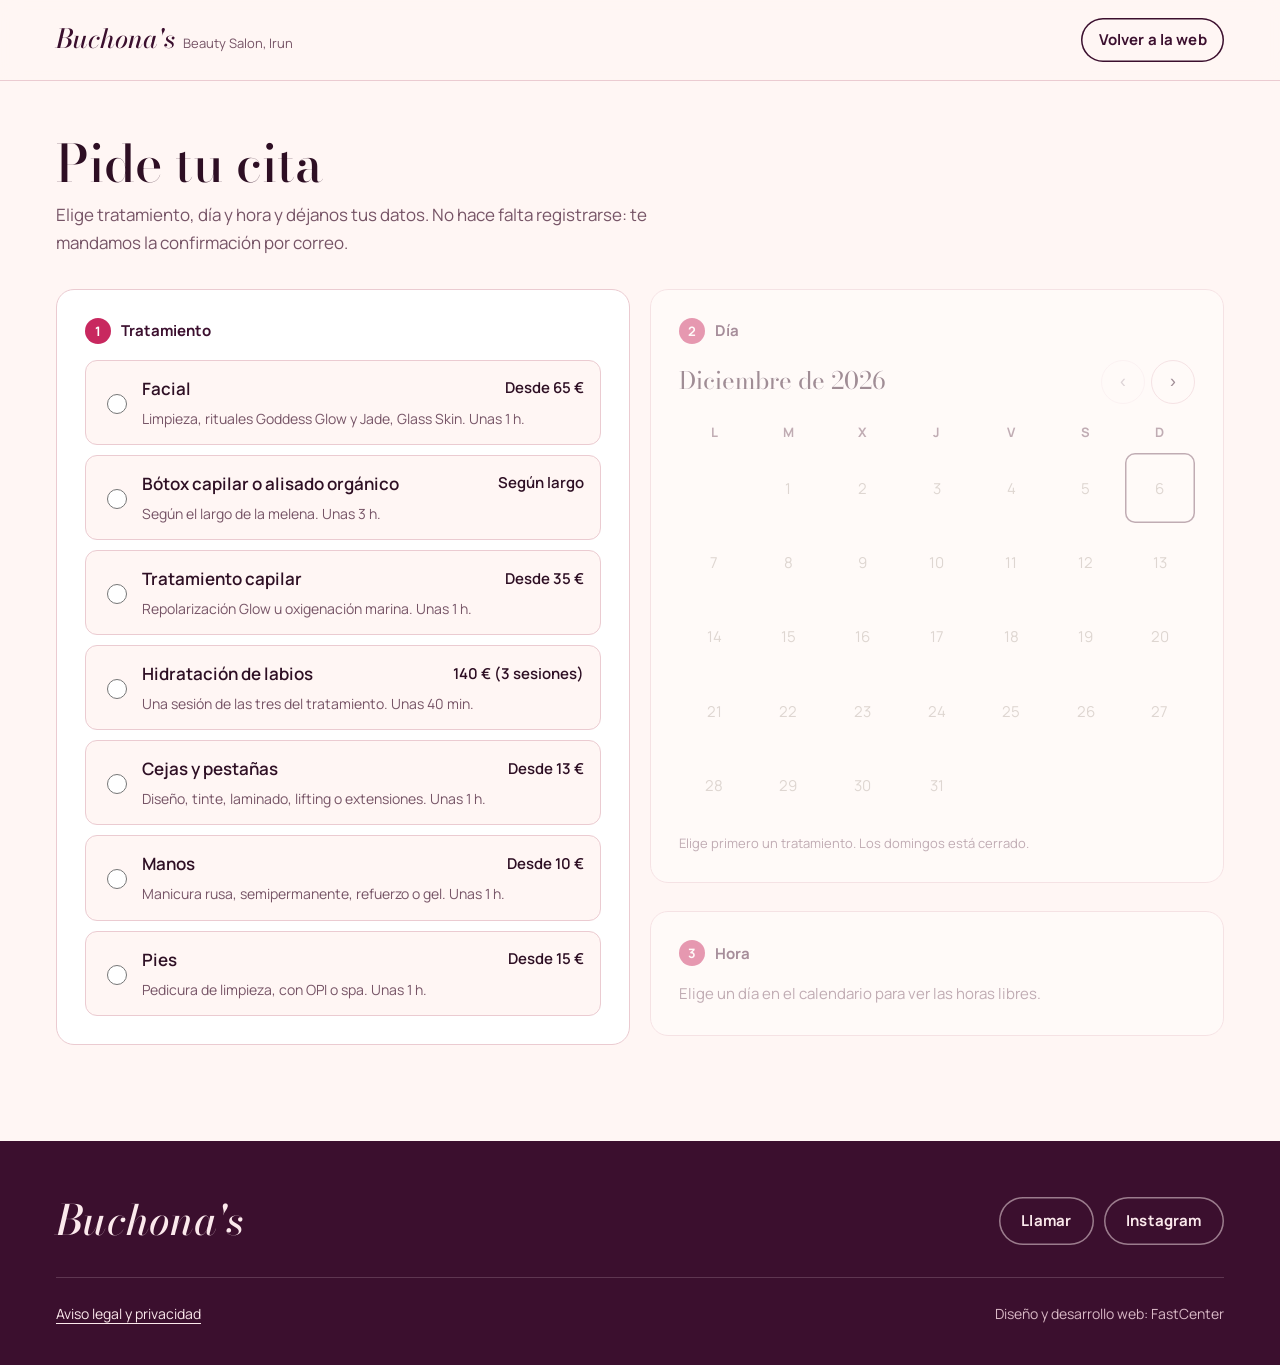
==== cita.html @ c6042588 "Add files via upload" ====
<!doctype html>
<html lang="es">
<head>
  <meta charset="utf-8">
  <meta name="viewport" content="width=device-width, initial-scale=1">
  <meta name="robots" content="noindex, nofollow">
  <title>Pide tu cita · Buchona's Beauty Salon, Irun</title>
  <meta name="theme-color" content="#3B0F2E">
  <link rel="icon" href="data:image/svg+xml,%3Csvg xmlns='http://www.w3.org/2000/svg' viewBox='0 0 64 64'%3E%3Crect width='64' height='64' rx='32' fill='%23C8285F'/%3E%3Ctext x='32' y='45' font-family='Didot,Georgia,serif' font-style='italic' font-size='38' text-anchor='middle' fill='%23FFF6F4'%3EB%3C/text%3E%3C/svg%3E">
  <link rel="preconnect" href="https://fonts.googleapis.com">
  <link rel="preconnect" href="https://fonts.gstatic.com" crossorigin>
  <link rel="stylesheet" href="https://fonts.googleapis.com/css2?family=Bodoni+Moda:ital,opsz,wght@0,6..96,400..600;1,6..96,400..600&family=Manrope:wght@400;600;700&display=swap">
  <link rel="stylesheet" href="estilo.css?v=2">
  <link rel="stylesheet" href="citas.css?v=1">
  <script src="citas.js?v=1" defer></script>
</head>
<body data-modo="publico">
  <a class="saltar" href="#app">Ir al contenido</a>
  <header class="barra">
    <div class="envoltura barra__dentro">
      <a class="logo" href="index.html" aria-label="Buchona's Beauty Salon, volver al inicio">
        <span class="logo__nombre">Buchona's</span>
        <span class="logo__lugar">Beauty Salon, Irun</span>
      </a>
      <a class="btn btn--linea volver" href="index.html">Volver a la web</a>
    </div>
  </header>

  <main id="principal">
    <section class="bloque rv-seccion" aria-live="polite">
      <div class="envoltura" id="app" tabindex="-1">
        <noscript><p>Para usar esta página necesitas activar JavaScript. También puedes llamarnos al <a href="tel:+34943906915">943 90 69 15</a>.</p></noscript>
      </div>
    </section>
  </main>

  <div class="rv-aviso" role="status" aria-live="polite" data-aviso hidden></div>
  <dialog class="rv-dialogo" data-dialogo aria-labelledby="dialogo-titulo"><div data-dialogo-cuerpo></div></dialog>

  <footer class="pie">
    <div class="envoltura">
      <div class="pie__arriba">
        <p class="pie__marca">Buchona's</p>
        <div class="pie__acciones">
          <a class="btn btn--claro" href="tel:+34943906915">Llamar</a>
          <a class="btn btn--claro" href="https://www.instagram.com/buchonasbs/" rel="noopener">Instagram</a>
        </div>
      </div>
      <div class="pie__abajo">
        <p><a href="legal.html">Aviso legal y privacidad</a></p>
        <p>Diseño y desarrollo web: FastCenter</p>
      </div>
    </div>
  </footer>
</body>
</html>
---- estilo.css ----
/* Buchona's Beauty Salon · diseño de FastCenter
   Paleta: nácar, rubor, ciruela, gloss y champán */
:root {
  --nacar: #FFF6F4;
  --rubor: #F8DDE0;
  --rubor-claro: #FCEDEE;
  --ciruela: #3B0F2E;
  --ciruela-media: #5A2347;
  --gloss: #C8285F;
  --gloss-oscuro: #A31E4D;
  --champan: #B08A4E;
  --texto: #2E0F24;
  --texto-suave: #765466;
  --sobre-oscuro: #FBE9EC;
  --sobre-oscuro-suave: #D9B9C6;
  --linea: #EBCBD1;

  --display: "Bodoni Moda", "Didot", "Bodoni 72", Georgia, serif;
  --base: "Manrope", system-ui, -apple-system, "Segoe UI", sans-serif;

  --hueco: 20px;
  --ancho: 1180px;
  --barra: 68px;
  --bloque: 72px;
  --curva: 18px;
}
@media (min-width: 760px) { :root { --hueco: 36px; --bloque: 104px; --barra: 80px; } }
@media (min-width: 1140px) { :root { --hueco: 56px; --bloque: 128px; } }

*, *::before, *::after { box-sizing: border-box; }
html { -webkit-text-size-adjust: 100%; scroll-padding-top: calc(var(--barra) + 16px); }
@media (prefers-reduced-motion: no-preference) { html { scroll-behavior: smooth; } }
body { margin: 0; background: var(--nacar); color: var(--texto); font: 400 1.0625rem/1.65 var(--base); }
img { display: block; max-width: 100%; height: auto; }
[hidden] { display: none !important; }
h1, h2, h3 { margin: 0; font-family: var(--display); font-weight: 500; line-height: 1.04; text-wrap: balance; }
p { margin: 0; }
a { color: inherit; }
:focus-visible { outline: 3px solid var(--gloss); outline-offset: 3px; border-radius: 6px; }

.envoltura { width: min(100% - 2 * var(--hueco), var(--ancho)); margin-inline: auto; }
.oculto { position: absolute; width: 1px; height: 1px; overflow: hidden; clip-path: inset(50%); white-space: nowrap; }
.saltar { position: absolute; left: 8px; top: -100px; z-index: 100; padding: 12px 16px; background: var(--ciruela); color: var(--sobre-oscuro); border-radius: 8px; }
.saltar:focus { top: 8px; }

/* Botones */
.btn {
  display: inline-flex; align-items: center; justify-content: center; gap: 0.55em;
  min-height: 48px; padding: 0.8em 1.5em; border: 0; border-radius: 999px;
  background: var(--gloss); color: #fff; font: 700 0.9375rem/1.2 var(--base); letter-spacing: 0.01em;
  text-decoration: none; cursor: pointer; transition: background-color 0.2s, color 0.2s, border-color 0.2s;
}
.btn:hover { background: var(--gloss-oscuro); }
.btn--lg { min-height: 56px; padding-inline: 1.8em; font-size: 1rem; }
.btn--linea { background: transparent; color: var(--ciruela); box-shadow: inset 0 0 0 1.5px var(--ciruela); }
.btn--linea:hover { background: var(--ciruela); color: var(--sobre-oscuro); }
.btn--claro { background: transparent; color: var(--sobre-oscuro); box-shadow: inset 0 0 0 1.5px rgba(251, 233, 236, 0.5); }
.btn--claro:hover { background: var(--sobre-oscuro); color: var(--ciruela); }
.btn--peligro { background: transparent; color: #9C1F33; box-shadow: inset 0 0 0 1.5px #D99AA5; }
.btn--peligro:hover { background: #9C1F33; color: #fff; box-shadow: none; }
.btn[disabled] { opacity: 0.45; cursor: not-allowed; }
.icono { width: 1.1em; height: 1.1em; flex: none; fill: currentColor; }

/* Barra superior */
.barra { position: sticky; top: 0; z-index: 50; background: rgba(255, 246, 244, 0.92); backdrop-filter: blur(10px); -webkit-backdrop-filter: blur(10px); border-bottom: 1px solid var(--linea); }
.barra__dentro { position: relative; display: flex; align-items: center; gap: 10px; height: var(--barra); }
.logo { display: flex; align-items: baseline; gap: 8px; margin-right: auto; text-decoration: none; color: var(--ciruela); }
.logo__nombre { font: italic 500 1.65rem/1 var(--display); }
.logo__lugar { display: none; font-size: 0.8125rem; color: var(--texto-suave); }
@media (min-width: 560px) { .logo__lugar { display: inline; } }
.menu-principal { display: none; }
.menu-principal a { padding: 10px 12px; font-weight: 600; font-size: 0.9375rem; text-decoration: none; border-radius: 999px; }
.menu-principal a:hover { background: var(--rubor); }
.barra .btn { min-height: 44px; padding: 0.6em 1.15em; flex: none; }
.abrir-menu {
  display: grid; place-items: center; width: 44px; height: 44px; flex: none; padding: 0;
  border: 0; border-radius: 50%; background: var(--rubor); color: var(--ciruela); cursor: pointer;
}
.abrir-menu svg { width: 22px; height: 22px; stroke: currentColor; stroke-width: 2; stroke-linecap: round; fill: none; }
.abrir-menu .cerrar, .abrir-menu[aria-expanded="true"] .abrir { display: none; }
.abrir-menu[aria-expanded="true"] .cerrar { display: block; }
.menu-movil {
  position: absolute; top: calc(100% + 6px); right: 0; display: grid; min-width: 230px; padding: 8px;
  background: #fff; border: 1px solid var(--linea); border-radius: var(--curva); box-shadow: 0 18px 40px rgba(59, 15, 46, 0.16);
}
.menu-movil a { padding: 12px 16px; border-radius: 10px; font-weight: 600; text-decoration: none; }
.menu-movil a:hover { background: var(--rubor-claro); }
@media (min-width: 980px) {
  .menu-principal { display: flex; gap: 2px; margin-right: 10px; }
  .abrir-menu, .menu-movil { display: none !important; }
}

/* Portada */
.portada { padding: 28px 0 var(--bloque); overflow: hidden; }
.portada__lugar { text-align: center; color: var(--gloss); font-weight: 700; font-size: 0.9375rem; }
.portada__marca {
  position: relative; z-index: 2; margin: 6px 0 0; text-align: center; color: var(--ciruela);
  font: italic 500 clamp(4.4rem, 19vw, 15.5rem)/0.82 var(--display); letter-spacing: -0.035em;
}
.portada__rejilla { display: grid; gap: 28px; justify-items: center; margin-top: -0.4rem; }
.portada__arco {
  position: relative; z-index: 1; width: min(78vw, 400px); margin: -2.6rem 0 0; aspect-ratio: 4 / 5;
  border-radius: 999px 999px var(--curva) var(--curva); overflow: hidden; background: var(--rubor);
  box-shadow: 0 0 0 10px var(--nacar), 0 0 0 11px var(--champan);
  order: -1;
}
.portada__arco img { width: 100%; height: 100%; object-fit: cover; }
.portada__texto { max-width: 30ch; text-align: center; font: 400 1.35rem/1.4 var(--display); color: var(--ciruela); }
.portada__reserva { display: grid; gap: 12px; justify-items: center; text-align: center; }
.portada__reserva p { font-size: 0.9375rem; color: var(--texto-suave); }
.portada__reserva a:not(.btn) { font-weight: 700; color: var(--ciruela); text-underline-offset: 4px; }
@media (min-width: 900px) {
  .portada__rejilla { grid-template-columns: 1fr auto 1fr; align-items: end; justify-items: stretch; gap: 48px; margin-top: -1.4rem; }
  .portada__arco { width: min(32vw, 420px); margin-top: -4.5rem; order: 0; }
  .portada__texto { text-align: left; justify-self: start; padding-bottom: 12px; }
  .portada__reserva { justify-items: end; text-align: right; padding-bottom: 12px; }
}
@media (prefers-reduced-motion: no-preference) {
  .portada__marca { animation: aparecer 1.1s cubic-bezier(.2, .7, .2, 1) both; }
  .portada__arco { animation: subir 1.1s 0.15s cubic-bezier(.2, .7, .2, 1) both; }
  @keyframes aparecer { from { opacity: 0; letter-spacing: 0.02em; } to { opacity: 1; letter-spacing: -0.035em; } }
  @keyframes subir { from { opacity: 0; transform: translateY(40px); } to { opacity: 1; transform: none; } }
}

/* Bloques genéricos */
.bloque { padding-block: var(--bloque); }
.bloque--rubor { background: var(--rubor-claro); }
.bloque--ciruela { background: var(--ciruela); color: var(--sobre-oscuro); }
.bloque--ciruela :focus-visible { outline-color: var(--rubor); }
.titulo { font-size: clamp(2.4rem, 3.6vw + 1.2rem, 4.2rem); color: var(--ciruela); letter-spacing: -0.015em; }
.bloque--ciruela .titulo { color: var(--sobre-oscuro); }
.entradilla { max-width: 38em; margin-top: 16px; color: var(--texto-suave); font-size: 1.125rem; }
.bloque--ciruela .entradilla { color: var(--sobre-oscuro-suave); }

/* Carta de servicios */
.carta { display: grid; gap: 40px; margin-top: 48px; }
@media (min-width: 900px) { .carta { grid-template-columns: 1fr 1fr; column-gap: 72px; row-gap: 44px; } }
.carta__grupo { padding-top: 22px; border-top: 1.5px solid var(--champan); }
.carta__cabeza { display: flex; align-items: baseline; gap: 12px; }
.carta__cabeza h3 { font-size: 2rem; color: var(--ciruela); }
.carta__puntos { flex: 1; min-width: 20px; border-bottom: 2px dotted var(--linea); transform: translateY(-6px); }
.carta__precio { font-weight: 700; color: var(--gloss); white-space: nowrap; }
.carta__lista { margin: 12px 0 0; padding: 0; list-style: none; color: var(--texto-suave); }
.carta__lista li { padding: 3px 0; }
.carta__lista li::before { content: "✦"; margin-right: 10px; font-size: 0.7em; color: var(--champan); vertical-align: 2px; }
.carta__pie { display: flex; flex-wrap: wrap; align-items: center; justify-content: space-between; gap: 20px; margin-top: 52px; padding: 24px 28px; border-radius: var(--curva); background: var(--rubor); }
.carta__pie p { max-width: 34em; color: var(--ciruela-media); }

/* Antes y después */
.cambios { display: grid; gap: 56px; margin-top: 52px; }
@media (min-width: 900px) { .cambios { grid-template-columns: 1fr 1fr; gap: 56px; align-items: end; } }
.cambio__texto h3 { font-size: 2rem; color: var(--ciruela); }
.cambio__texto p { margin-top: 10px; color: var(--texto-suave); max-width: 32em; }
.comparar {
  --corte: 50%;
  position: relative; margin-top: 22px; aspect-ratio: 4 / 5; overflow: hidden;
  border-radius: 220px 220px var(--curva) var(--curva); background: var(--rubor); user-select: none;
}
.comparar img { position: absolute; inset: 0; width: 100%; height: 100%; object-fit: cover; }
.comparar__despues { clip-path: inset(0 0 0 var(--corte)); }
.comparar__linea { position: absolute; top: 0; bottom: 0; left: var(--corte); width: 2px; margin-left: -1px; background: #fff; pointer-events: none; }
.comparar__linea::after {
  content: "‹ ›"; position: absolute; top: 50%; left: 50%; display: grid; place-items: center;
  width: 46px; height: 46px; transform: translate(-50%, -50%); border-radius: 50%;
  background: #fff; color: var(--ciruela); font: 700 1rem/1 var(--base); box-shadow: 0 6px 18px rgba(59, 15, 46, 0.25);
}
.comparar input { position: absolute; inset: 0; width: 100%; height: 100%; margin: 0; opacity: 0; cursor: ew-resize; }
.comparar input:focus-visible + .comparar__linea::after { outline: 3px solid var(--gloss); outline-offset: 3px; }
.comparar__etiqueta {
  position: absolute; bottom: 14px; padding: 5px 12px; border-radius: 999px; pointer-events: none;
  background: rgba(59, 15, 46, 0.72); color: #fff; font-size: 0.8125rem; font-weight: 700;
}
.comparar__etiqueta--antes { left: 14px; }
.comparar__etiqueta--despues { right: 14px; }

/* Trabajos */
.trabajos__cabeza { display: flex; flex-wrap: wrap; align-items: end; justify-content: space-between; gap: 20px; }
.trabajos { display: grid; grid-template-columns: repeat(2, minmax(0, 1fr)); gap: 12px; margin: 44px 0 0; padding: 0; list-style: none; }
@media (min-width: 760px) { .trabajos { grid-template-columns: repeat(3, minmax(0, 1fr)); gap: 18px; } .trabajos li { aspect-ratio: 1; } }
.trabajos li { overflow: hidden; border-radius: var(--curva); aspect-ratio: 4 / 5; background: var(--ciruela-media); }
.trabajos li:nth-child(3n + 2) { border-radius: 999px 999px var(--curva) var(--curva); }
.trabajos img { width: 100%; height: 100%; object-fit: cover; }

/* Hermanas */
.hermanas { display: grid; gap: 40px; align-items: center; }
@media (min-width: 900px) { .hermanas { grid-template-columns: 0.85fr 1.15fr; gap: 80px; } }
.hermanas__foto { margin: 0; aspect-ratio: 4 / 5; border-radius: 999px 999px var(--curva) var(--curva); overflow: hidden; box-shadow: 0 0 0 10px var(--rubor-claro), 0 0 0 11px var(--champan); }
.hermanas__foto img { width: 100%; height: 100%; object-fit: cover; }
.hermanas__texto > p { margin-top: 18px; color: var(--texto-suave); max-width: 34em; }
.fichas { display: grid; gap: 14px; margin-top: 28px; }
@media (min-width: 600px) { .fichas { grid-template-columns: 1fr 1fr; } }
.ficha { padding: 20px 22px; border-radius: var(--curva); background: #fff; border: 1px solid var(--linea); }
.ficha h3 { font-size: 1.6rem; color: var(--ciruela); }
.ficha p { margin-top: 6px; font-size: 0.9375rem; color: var(--texto-suave); }

/* Opiniones */
.opiniones { display: grid; gap: 22px; margin: 48px 0 0; padding: 0; list-style: none; }
@media (min-width: 760px) { .opiniones { grid-template-columns: 1fr 1fr; gap: 28px; } }
.opinion { position: relative; margin: 0; padding: 30px 28px 26px; border-radius: var(--curva); background: var(--ciruela-media); }
.opinion::before { content: "“"; position: absolute; top: -10px; left: 22px; font: italic 500 5rem/1 var(--display); color: var(--gloss); }
.opinion blockquote { margin: 0; font: 400 1.2rem/1.5 var(--display); }
.opinion figcaption { margin-top: 14px; font-size: 0.9375rem; font-weight: 700; color: var(--sobre-oscuro-suave); }

/* Visita */
.visita { display: grid; gap: 44px; }
@media (min-width: 1000px) { .visita { grid-template-columns: 1fr 1fr; gap: 72px; } }
.visita__datos { display: grid; gap: 26px; margin-top: 32px; }
@media (min-width: 640px) { .visita__datos { grid-template-columns: 1fr 1fr; } }
.dato h3 { margin-bottom: 8px; font: 700 1rem/1.3 var(--base); color: var(--gloss); }
.dato address { font-style: normal; }
.dato a { font-weight: 700; text-underline-offset: 4px; }
.horas { border-collapse: collapse; }
.horas th, .horas td { padding: 3px 0; text-align: left; vertical-align: top; }
.horas th { padding-right: 18px; font-weight: 600; }
.visita__mapa { min-height: 340px; border-radius: var(--curva); overflow: hidden; background: var(--rubor); }
.visita__mapa iframe { display: block; width: 100%; height: 100%; min-height: 340px; border: 0; }
.visita .btn { margin-top: 34px; }

/* Pie */
.pie { padding: 56px 0 40px; background: var(--ciruela); color: var(--sobre-oscuro); }
.pie :focus-visible { outline-color: var(--rubor); }
.pie__arriba { display: grid; gap: 26px; padding-bottom: 32px; border-bottom: 1px solid rgba(251, 233, 236, 0.18); }
@media (min-width: 760px) { .pie__arriba { grid-template-columns: 1fr auto; align-items: center; } }
.pie__marca { font: italic 500 2.6rem/1 var(--display); }
.pie__acciones { display: flex; flex-wrap: wrap; gap: 10px; }
.pie__abajo { display: flex; flex-wrap: wrap; justify-content: space-between; gap: 12px; margin-top: 24px; font-size: 0.875rem; color: var(--sobre-oscuro-suave); }
.pie__abajo a { color: var(--sobre-oscuro); text-underline-offset: 4px; }

/* Página legal */
.legal { max-width: 42rem; min-height: 50vh; }
.legal p { margin-top: 16px; color: var(--texto-suave); }

@media (prefers-reduced-motion: reduce) {
  *, *::before, *::after { animation: none !important; transition-duration: 0s !important; }
}
---- citas.css ----
/* Citas de Buchona's Beauty Salon: página pública y panel del salón (usa estilo.css) */

.rv-seccion { padding-block: 40px 72px; min-height: 70vh; }
[data-paso-hora] { scroll-margin-top: calc(var(--barra) + 16px); }
@media (min-width: 760px) { .rv-seccion { padding-block: 56px 96px; } }
#app:focus { outline: none; }

.barra .volver { min-height: 44px; padding: 0.6em 1.15em; }
.rv-cuenta { display: flex; align-items: center; gap: 12px; }
.rv-cuenta__nombre { display: none; font-weight: 600; font-size: 0.9375rem; }
@media (min-width: 760px) { .rv-cuenta__nombre { display: inline; } }
.rv-boton-peq, .barra .rv-boton-peq { min-height: 40px; padding: 0.5em 1em; font-size: 0.875rem; }
.rv-con-sesion .volver { display: none; }
@media (min-width: 760px) { .rv-con-sesion .volver { display: inline-flex; } }


.rv-titulo { font-size: clamp(2rem, 2.4vw + 1.3rem, 3.25rem); margin-bottom: 10px; }
.rv-entrada { color: var(--texto-suave); max-width: 38em; }

/* Pestañas */
.rv-pestanas {
  display: flex; gap: 6px; margin: 28px 0 24px; padding: 5px;
  width: fit-content; max-width: 100%; overflow-x: auto;
  background: var(--rubor-claro); border-radius: 999px;
}
.rv-pestanas button {
  flex: none; min-height: 42px; padding: 0 18px; border: 0; border-radius: 999px;
  background: transparent; color: var(--texto); font: 600 0.9375rem/1 var(--base); cursor: pointer;
}
.rv-pestanas button[aria-selected="true"] { background: var(--ciruela); color: var(--sobre-oscuro); }
.rv-contador {
  display: inline-grid; place-items: center; min-width: 22px; height: 22px; margin-left: 6px; padding: 0 6px;
  border-radius: 999px; background: var(--gloss); color: #fff; font-size: 0.75rem;
}

/* Tarjetas */
.rv-tarjeta {
  padding: 22px; border: 1px solid var(--linea); border-radius: var(--curva); background: #fff;
}
@media (min-width: 760px) { .rv-tarjeta { padding: 28px; } }
.rv-paso {
  display: flex; align-items: center; gap: 10px; margin-bottom: 16px;
  font: 700 0.9375rem/1.4 var(--base); color: var(--ciruela);
}
.rv-paso span {
  display: inline-grid; place-items: center; width: 26px; height: 26px; border-radius: 50%;
  background: var(--gloss); color: #fff; font-size: 0.8125rem;
}
.rv-bloqueado { opacity: 0.45; pointer-events: none; }

/* Acceso */
.rv-acceso { display: grid; gap: 24px; margin-top: 32px; }
@media (min-width: 900px) { .rv-acceso { grid-template-columns: 1.1fr 0.9fr; align-items: start; } }
.rv-formulario { display: grid; gap: 16px; }
.rv-campo { display: grid; gap: 6px; }
.rv-campo label { font-weight: 600; font-size: 0.9375rem; }
.rv-campo input, .rv-campo select, .rv-campo textarea {
  width: 100%; min-height: 48px; padding: 10px 14px; border: 1.5px solid var(--linea); border-radius: 10px;
  background: var(--nacar); color: var(--texto); font: 400 1rem/1.4 var(--base);
}
.rv-campo textarea { min-height: 88px; resize: vertical; }
.rv-campo input:focus, .rv-campo select:focus, .rv-campo textarea:focus { border-color: var(--gloss); outline: none; box-shadow: 0 0 0 3px rgba(200, 40, 95, 0.18); }
.rv-check { display: flex; gap: 10px; align-items: flex-start; font-size: 0.9375rem; color: var(--texto-suave); }
.rv-check input { width: 20px; height: 20px; margin-top: 2px; accent-color: var(--gloss); flex: none; }
.rv-error { padding: 10px 14px; border-radius: 10px; background: #F8E3DF; color: #7A231C; font-size: 0.9375rem; }
.rv-demo { background: var(--ciruela); color: var(--sobre-oscuro); border-color: var(--ciruela); }
.rv-demo .rv-paso { color: var(--rubor); }
.rv-demo p { color: var(--sobre-oscuro-suave); margin-bottom: 18px; }
.rv-demo .btn { width: 100%; margin-top: 10px; }
.rv-demo :focus-visible { outline-color: var(--rubor); }

/* Reserva: rejilla */
.rv-reserva { display: grid; gap: 20px; }
@media (min-width: 1000px) {
  .rv-reserva { grid-template-columns: 1fr 1fr; align-items: start; }
  .rv-reserva > .rv-tarjeta:first-child { grid-row: span 2; }
}

/* Servicios */
.rv-servicios { display: grid; gap: 10px; }
.rv-servicio {
  display: grid; grid-template-columns: auto 1fr auto; gap: 4px 12px; align-items: center;
  padding: 14px 16px; border: 1.5px solid var(--linea); border-radius: 12px; cursor: pointer; background: var(--nacar);
}
.rv-servicio:hover { border-color: var(--texto-suave); }
.rv-servicio input { width: 20px; height: 20px; accent-color: var(--gloss); grid-row: span 2; }
.rv-servicio strong { font-weight: 600; }
.rv-servicio small { grid-column: 2 / -1; color: var(--texto-suave); font-size: 0.875rem; }
.rv-servicio .rv-precio { font-weight: 600; white-space: nowrap; font-size: 0.9375rem; }
.rv-servicio:has(input:checked) { border-color: var(--gloss); background: var(--rubor-claro); }

/* Calendario */
.rv-cal__cabeza { display: flex; align-items: center; justify-content: space-between; margin-bottom: 12px; }
.rv-cal__mes { font: 400 1.5rem/1.1 var(--display); }
.rv-cal__nav { display: flex; gap: 6px; }
.rv-cal__nav button {
  display: grid; place-items: center; width: 44px; height: 44px; border: 1.5px solid var(--linea); border-radius: 50%;
  background: transparent; color: var(--texto); cursor: pointer; font-size: 1.1rem;
}
.rv-cal__nav button:hover:not([disabled]) { border-color: var(--ciruela); }
.rv-cal__nav button[disabled] { opacity: 0.35; cursor: default; }
.rv-cal__rejilla { display: grid; grid-template-columns: repeat(7, minmax(0, 1fr)); gap: 4px; }
.rv-cal__dia-semana { padding: 6px 0; text-align: center; font-size: 0.8125rem; font-weight: 700; color: var(--texto-suave); }
.rv-cal__dia {
  position: relative; display: grid; place-items: center; aspect-ratio: 1; min-height: 40px;
  border: 0; border-radius: 10px; background: var(--rubor); color: var(--ciruela);
  font: 600 0.9375rem/1 var(--base); cursor: pointer;
}
.rv-cal__dia:hover:not([disabled]) { background: #F2C9D0; }
.rv-cal__dia[disabled] { background: transparent; color: #B8B1A7; cursor: default; font-weight: 400; }
.rv-cal__dia--cerrado:not([aria-pressed="true"]) { background: transparent; color: #B8B1A7; font-weight: 400; }
.rv-cal__dia--hoy { box-shadow: inset 0 0 0 1.5px var(--texto-suave); }
.rv-cal__dia[aria-pressed="true"], .rv-cal__dia[aria-pressed="true"]:hover { background: var(--ciruela); color: var(--sobre-oscuro); }
.rv-cal__punto {
  position: absolute; top: 3px; right: 3px;
  min-width: 17px; padding: 1px 4px; text-align: center; border-radius: 999px; background: var(--gloss); color: #fff;
  font-size: 0.625rem; line-height: 1.4;
}
.rv-cal__dia[aria-pressed="true"] .rv-cal__punto { background: var(--rubor); color: var(--ciruela); }
.rv-cal__leyenda { margin-top: 12px; font-size: 0.8125rem; color: var(--texto-suave); }

/* Horas */
.rv-horas { display: grid; grid-template-columns: repeat(auto-fill, minmax(84px, 1fr)); gap: 8px; }
.rv-hora {
  min-height: 44px; border: 1.5px solid var(--linea); border-radius: 999px; background: var(--nacar);
  color: var(--texto); font: 600 0.9375rem/1 var(--base); cursor: pointer;
}
.rv-hora:hover { border-color: var(--ciruela); }
.rv-hora[aria-pressed="true"], .rv-hora[aria-pressed="true"]:hover { background: var(--gloss); border-color: var(--gloss); color: #fff; }
.rv-vacio { color: var(--texto-suave); font-size: 0.9375rem; }

/* Resumen */
.rv-resumen dl { display: grid; grid-template-columns: auto 1fr; gap: 8px 16px; margin: 0 0 18px; }
.rv-resumen dt { color: var(--texto-suave); }
.rv-resumen dd { margin: 0; font-weight: 600; }
.rv-resumen .btn { width: 100%; margin-top: 16px; }
.rv-nota { margin-top: 12px; font-size: 0.8125rem; color: var(--texto-suave); }

/* Listado de citas */
.rv-lista { display: grid; gap: 12px; margin: 0; padding: 0; list-style: none; }
.rv-cita {
  display: grid; gap: 12px; padding: 18px 20px; border: 1px solid var(--linea); border-left: 4px solid var(--linea);
  border-radius: 12px; background: #fff;
}
.rv-cita--pendiente { border-left-color: var(--rubor); }
.rv-cita--confirmada { border-left-color: #3F7D5A; }
.rv-cita--cancelada { border-left-color: #C9877F; opacity: 0.7; }
.rv-cita--completada { border-left-color: var(--texto-suave); }
@media (min-width: 760px) { .rv-cita { grid-template-columns: 110px 1fr auto; align-items: start; } }
.rv-cita__hora { font: 400 1.6rem/1 var(--display); }
.rv-cita__hora small { display: block; margin-top: 4px; font: 400 0.8125rem/1.3 var(--base); color: var(--texto-suave); }
.rv-cita__titulo { font-weight: 600; }
.rv-cita__meta { margin-top: 4px; color: var(--texto-suave); font-size: 0.9375rem; }
.rv-cita__meta a { color: var(--texto); }
.rv-cita__notas { margin-top: 8px; padding: 8px 12px; border-radius: 8px; background: var(--nacar); font-size: 0.9375rem; }
.rv-cita__acciones { display: flex; flex-wrap: wrap; gap: 8px; }
.rv-estado {
  display: inline-block; margin-left: 6px; padding: 3px 10px; border-radius: 999px; vertical-align: 2px;
  font: 700 0.75rem/1.4 var(--base);
}
.rv-estado--pendiente { background: #F6E8D5; color: #7E5127; }
.rv-estado--confirmada { background: #DDEEE3; color: #2B5C40; }
.rv-estado--cancelada { background: #F8E3DF; color: #7A231C; }
.rv-estado--completada { background: var(--rubor-claro); color: var(--texto-suave); }
.rv-subtitulo { margin: 32px 0 14px; font: 400 1.75rem/1.1 var(--display); }
.rv-subtitulo:first-child { margin-top: 0; }

/* Panel del salón */
.rv-cifras { display: grid; grid-template-columns: repeat(3, minmax(0, 1fr)); gap: 10px; margin-top: 24px; }
.rv-cifra { padding: 16px; border-radius: var(--curva); background: var(--rubor-claro); }
.rv-cifra strong { display: block; font: 400 2rem/1 var(--display); }
.rv-cifra span { font-size: 0.8125rem; color: var(--texto-suave); }
.rv-agenda { display: grid; gap: 20px; }
@media (min-width: 1000px) { .rv-agenda { grid-template-columns: 380px 1fr; align-items: start; } }
.rv-agenda__cabeza { display: flex; flex-wrap: wrap; align-items: center; justify-content: space-between; gap: 12px; margin-bottom: 16px; }
.rv-agenda__cabeza h2 { font-size: 1.75rem; }

/* Correos (modo demostración) */
.rv-correo { padding: 16px 18px; border: 1px solid var(--linea); border-radius: 12px; background: #fff; }
.rv-correo__cabeza { display: flex; flex-wrap: wrap; justify-content: space-between; gap: 6px; font-size: 0.875rem; color: var(--texto-suave); }
.rv-correo__asunto { margin-top: 6px; font-weight: 600; }
.rv-correo pre { margin: 10px 0 0; white-space: pre-wrap; font: 400 0.9375rem/1.55 var(--base); color: var(--texto); }
.rv-banda { margin-bottom: 18px; padding: 14px 18px; border-radius: 12px; background: var(--rubor-claro); border: 1px solid var(--linea); font-size: 0.9375rem; }

/* Éxito */
.rv-exito { max-width: 36rem; margin: 24px auto 0; text-align: center; }
.rv-exito__icono {
  display: grid; place-items: center; width: 64px; height: 64px; margin: 0 auto 18px;
  border-radius: 50%; background: #DDEEE3; color: #2B5C40; font-size: 2rem;
}
.rv-exito .rv-cita__acciones { justify-content: center; margin-top: 24px; }

/* Aviso flotante */
.rv-aviso {
  position: fixed; left: 50%; bottom: calc(20px + env(safe-area-inset-bottom, 0px)); z-index: 80;
  width: min(92vw, 460px); transform: translateX(-50%);
  padding: 14px 18px; border-radius: 12px; background: var(--ciruela); color: var(--sobre-oscuro);
  box-shadow: 0 12px 32px rgba(59, 15, 46, 0.25); font-size: 0.9375rem;
  border: 1px solid rgba(247, 245, 241, 0.25);
}

/* Diálogo */
.rv-dialogo {
  width: min(94vw, 520px); max-height: 90vh; padding: 0; border: 0; border-radius: var(--curva);
  background: var(--nacar); color: var(--texto); box-shadow: 0 24px 60px rgba(59, 15, 46, 0.3);
}
.rv-dialogo::backdrop { background: rgba(59, 15, 46, 0.55); }
.rv-dialogo > div { padding: 24px; }
.rv-dialogo h2 { font-size: 1.75rem; margin-bottom: 18px; }
.rv-dialogo__acciones { display: flex; flex-wrap: wrap; justify-content: flex-end; gap: 8px; margin-top: 8px; }

/* Paso 4: datos de la clienta */
.rv-datos { margin-top: 20px; scroll-margin-top: calc(var(--barra) + 16px); }
.rv-datos__rejilla { display: grid; gap: 28px; }
@media (min-width: 900px) { .rv-datos__rejilla { grid-template-columns: 1.2fr 0.8fr; gap: 48px; align-items: start; } }
.rv-datos .rv-resumen { padding: 22px; border-radius: var(--curva); background: var(--rubor-claro); }
.rv-datos .rv-resumen dl { margin-bottom: 8px; }
.rv-acceso--salon { margin-top: 8px; }
@media (min-width: 900px) { .rv-acceso--salon { grid-template-columns: 1fr 0.8fr; max-width: 920px; } }
.rv-exito .rv-subtitulo { margin-bottom: 10px; }
.rv-datos .rv-resumen { order: -1; }
@media (min-width: 900px) { .rv-datos .rv-resumen { order: 0; } }
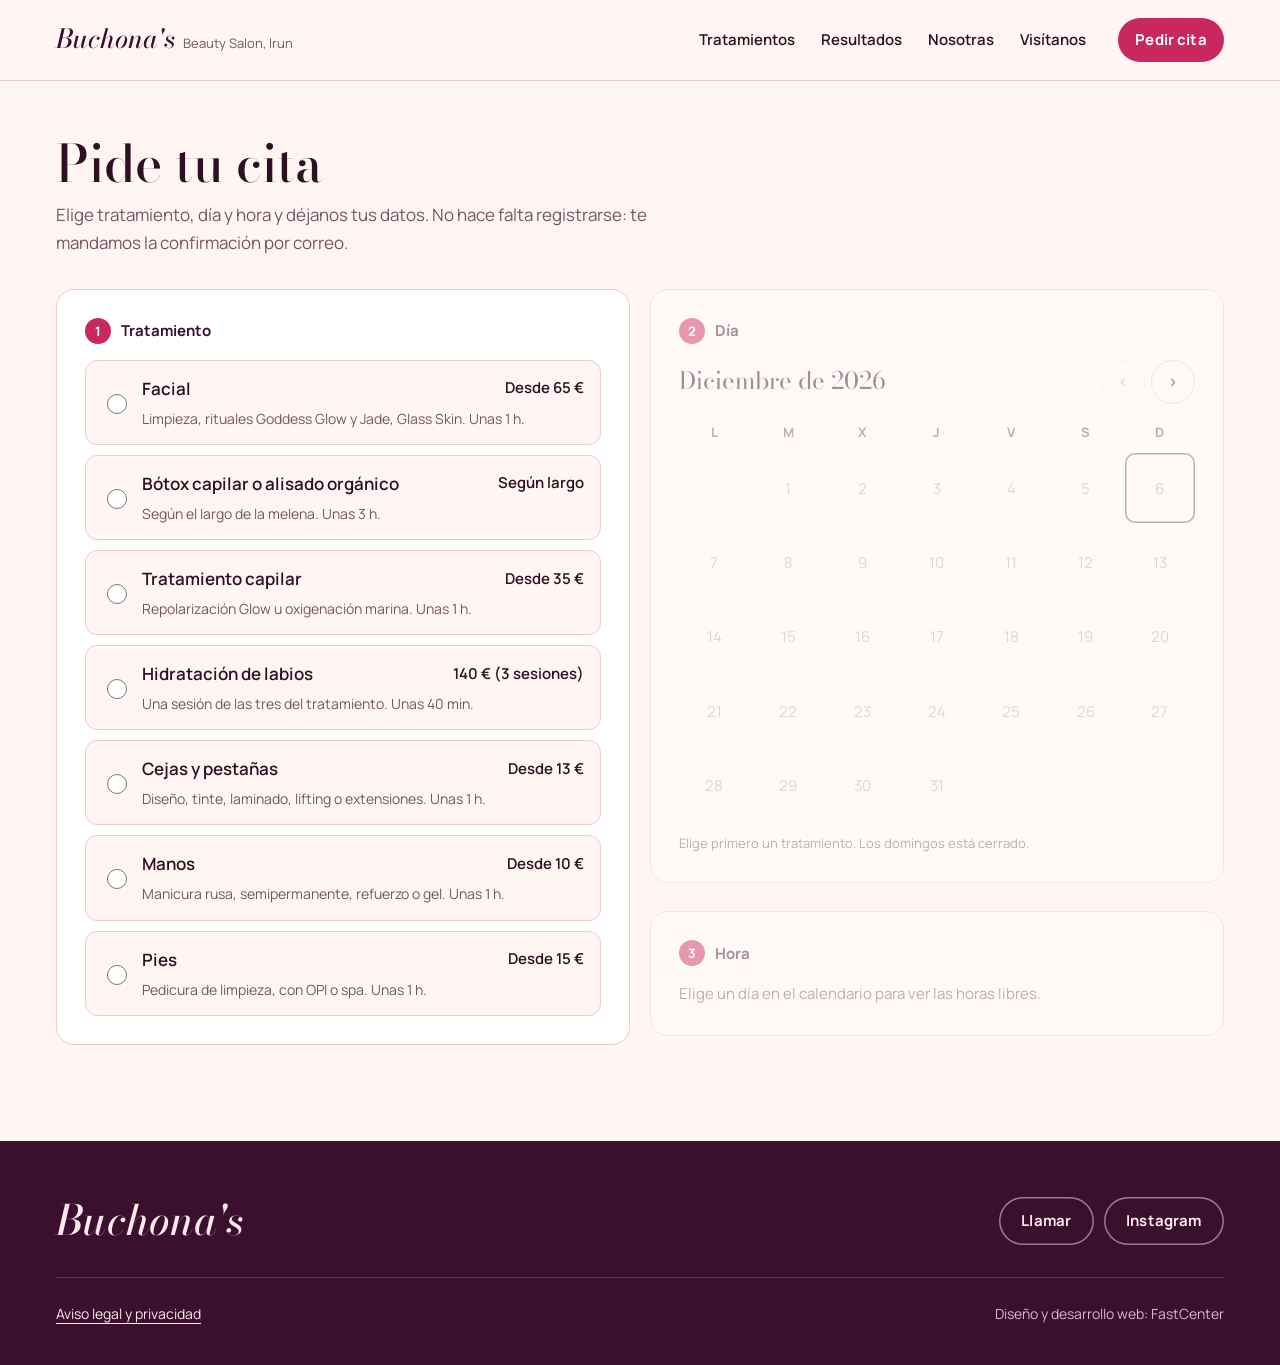
==== commit bd0bb542: "Add files via upload" ====
--- a/cita.html
+++ b/cita.html
@@ -13,16 +13,33 @@
   <link rel="stylesheet" href="estilo.css?v=2">
   <link rel="stylesheet" href="citas.css?v=1">
   <script src="citas.js?v=1" defer></script>
+  <script src="web.js?v=1" defer></script>
 </head>
 <body data-modo="publico">
   <a class="saltar" href="#app">Ir al contenido</a>
   <header class="barra">
     <div class="envoltura barra__dentro">
-      <a class="logo" href="index.html" aria-label="Buchona's Beauty Salon, volver al inicio">
+      <a class="logo" href="index.html" aria-label="Buchona's Beauty Salon, inicio">
         <span class="logo__nombre">Buchona's</span>
         <span class="logo__lugar">Beauty Salon, Irun</span>
       </a>
-      <a class="btn btn--linea volver" href="index.html">Volver a la web</a>
+      <nav class="menu-principal" aria-label="Secciones">
+        <a href="index.html#carta">Tratamientos</a>
+        <a href="index.html#resultados">Resultados</a>
+        <a href="index.html#nosotras">Nosotras</a>
+        <a href="index.html#visita">Visítanos</a>
+      </nav>
+      <a class="btn" href="cita.html" aria-current="page">Pedir cita</a>
+      <button class="abrir-menu" type="button" aria-expanded="false" aria-controls="menu-movil" aria-label="Abrir menú" data-abrir-menu>
+        <svg class="abrir" viewBox="0 0 24 24" aria-hidden="true"><path d="M4 8h16M4 16h16"/></svg>
+        <svg class="cerrar" viewBox="0 0 24 24" aria-hidden="true"><path d="M6 6l12 12M18 6L6 18"/></svg>
+      </button>
+      <nav class="menu-movil" id="menu-movil" aria-label="Secciones" hidden data-menu-movil>
+        <a href="index.html#carta">Tratamientos</a>
+        <a href="index.html#resultados">Resultados</a>
+        <a href="index.html#nosotras">Nosotras</a>
+        <a href="index.html#visita">Visítanos</a>
+      </nav>
     </div>
   </header>
 
